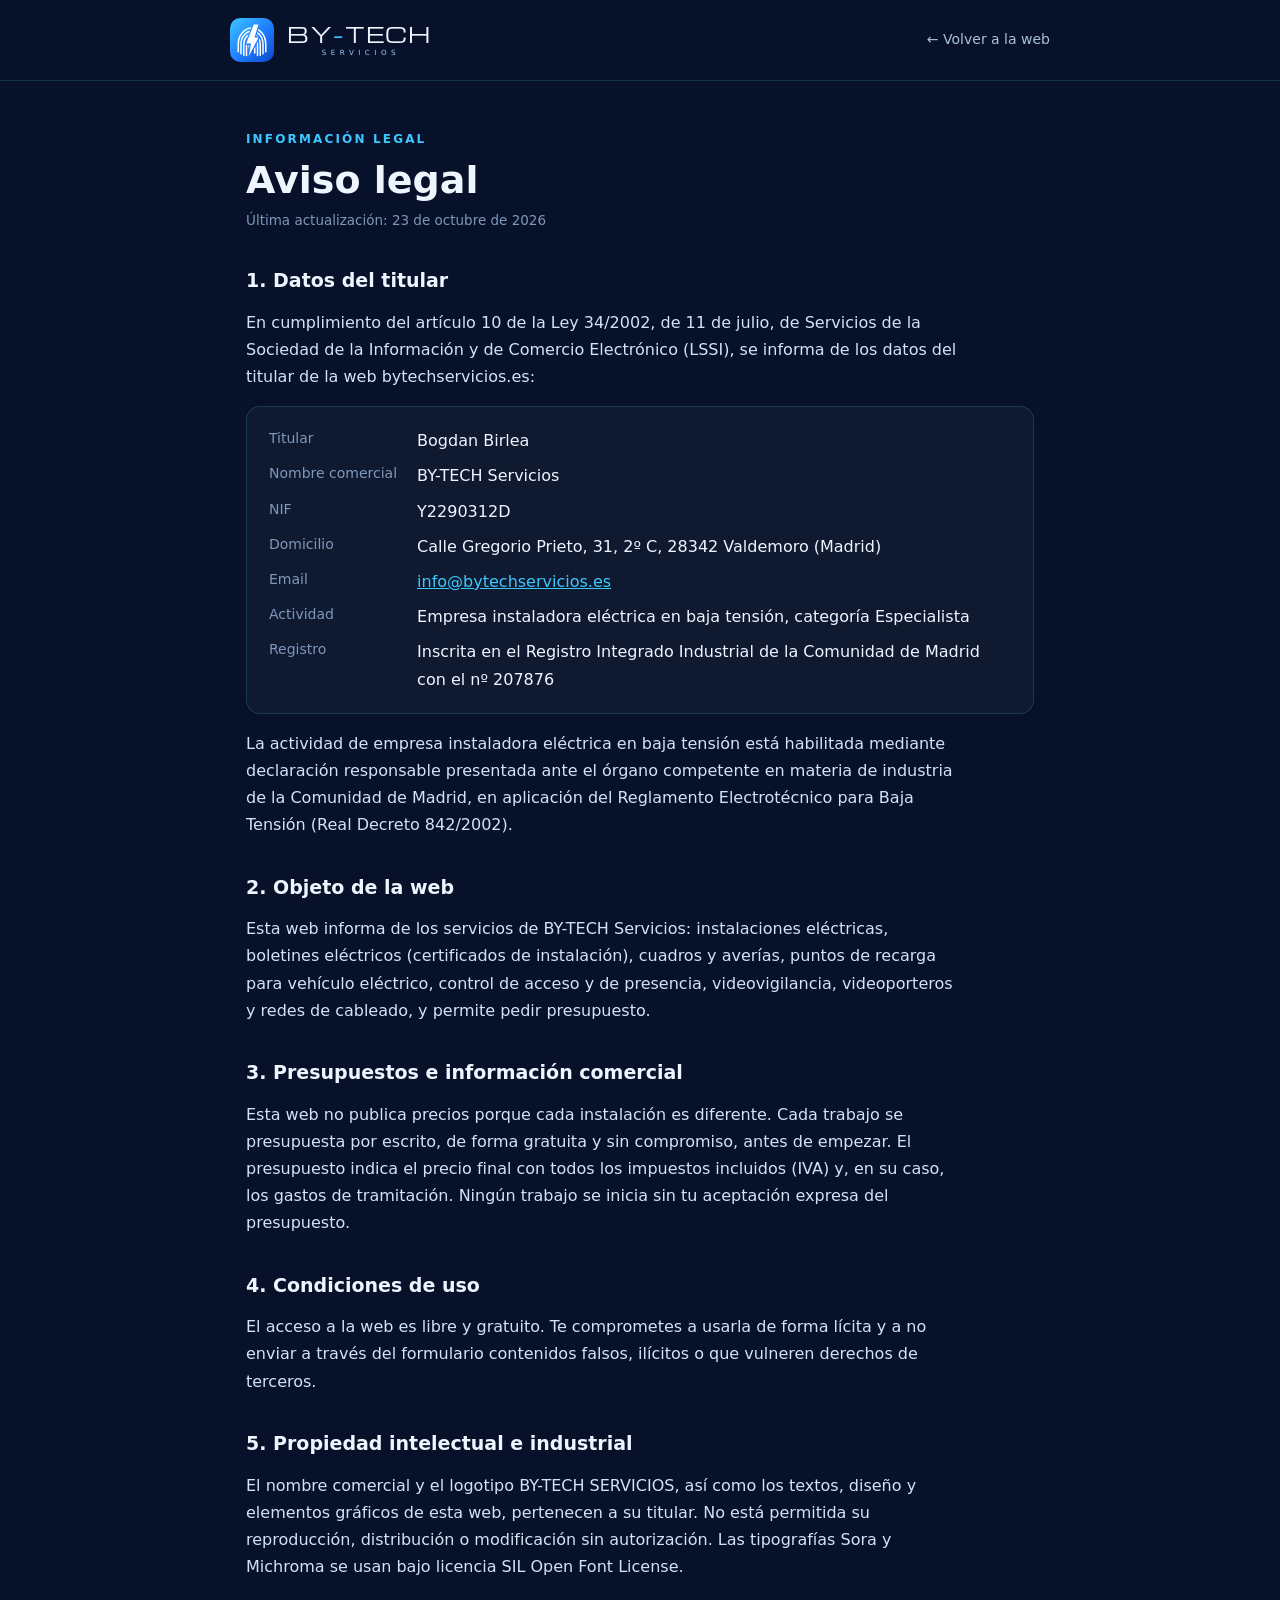
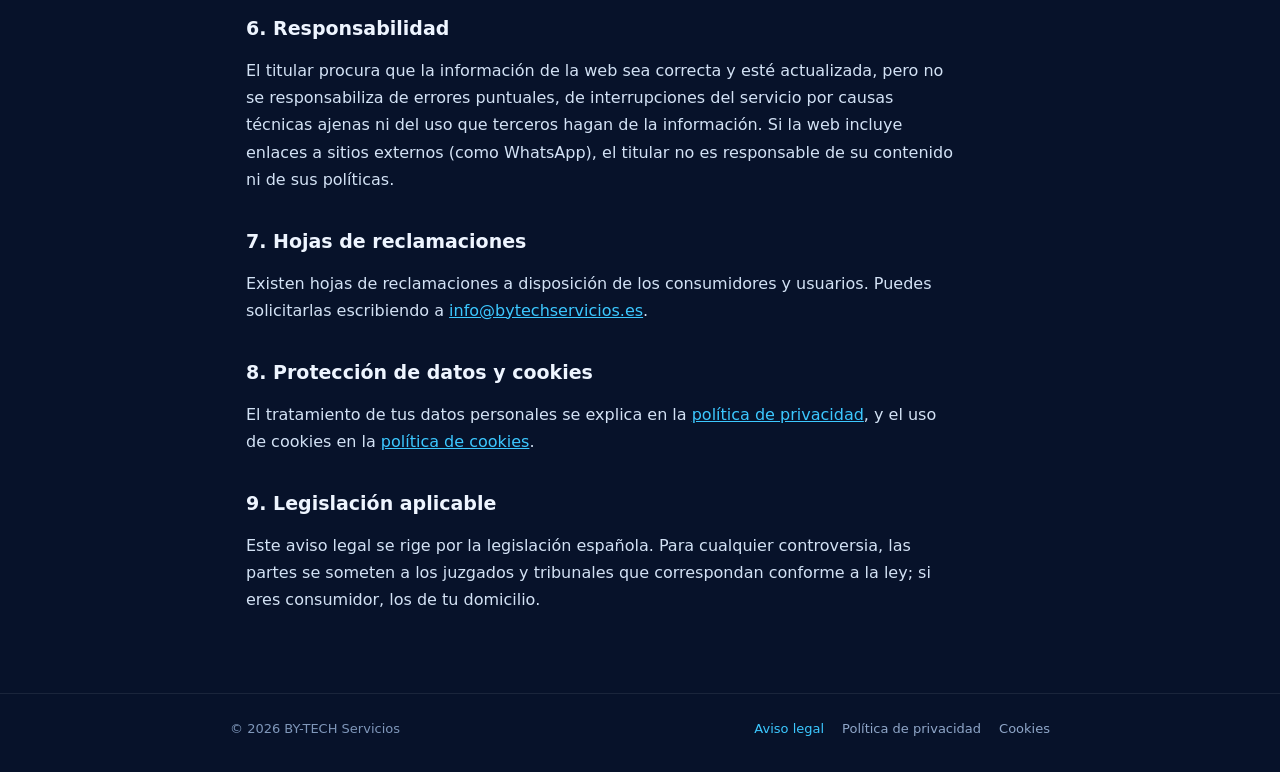
==== aviso-legal.html @ 76873a54 "Quitar precios de la web: presupuesto sin compromiso La franja de servicios lleva al formulario con " ====
<!doctype html>
<html lang="es">
<head>
<meta charset="utf-8">
<meta name="viewport" content="width=device-width, initial-scale=1, viewport-fit=cover">
<title>Aviso legal | BY-TECH Servicios</title>
<link rel="icon" type="image/svg+xml" href="favicon.svg">
<link rel="stylesheet" href="fonts/fonts.css">
<style>
:root{--bg:#07122a;--panel:rgba(255,255,255,.035);--line:rgba(60,200,255,.18);--line-2:rgba(255,255,255,.08);--text:#eef5ff;--muted:#a9bfdc;--soft:#7f97ba;--cyan:#3cc8ff;color-scheme:dark}
*,*::before,*::after{box-sizing:border-box}
body{margin:0;background:var(--bg);color:var(--text);font-family:'Sora',system-ui,-apple-system,'Segoe UI',sans-serif;font-size:16px;line-height:1.7;-webkit-font-smoothing:antialiased}
a{color:var(--cyan)}
header{border-bottom:1px solid var(--line);padding:18px max(16px,env(safe-area-inset-right,0px)) 18px max(16px,env(safe-area-inset-left,0px))}
.top{max-width:820px;margin:0 auto;display:flex;align-items:center;justify-content:space-between;gap:16px}
.logo{display:inline-flex;align-items:center;gap:12px;text-decoration:none;color:var(--text)}
.wm{display:flex;flex-direction:column;align-items:center;line-height:1}
.wm b{font-family:'Michroma','Sora',sans-serif;font-weight:400;font-size:21px;letter-spacing:.05em;padding-left:.05em}
.wm b i{font-style:normal;color:var(--cyan)}
.wm span{font-size:7.2px;letter-spacing:.62em;padding-left:.62em;color:#9cc9ff;margin-top:.55em}
.back{font-size:14px;text-decoration:none;color:var(--muted)}.back:hover{color:var(--cyan)}
main{max-width:820px;margin:0 auto;padding:48px max(16px,env(safe-area-inset-right,0px)) 64px max(16px,env(safe-area-inset-left,0px))}
.kicker{font-size:12px;font-weight:600;letter-spacing:.18em;text-transform:uppercase;color:var(--cyan)}
h1{font-size:clamp(28px,4vw,38px);line-height:1.15;margin:10px 0 6px;text-wrap:balance}
.upd{color:var(--soft);font-size:13.5px;margin:0 0 32px}
h2{font-size:19px;margin:36px 0 10px;line-height:1.3}
p,li{color:#d3e2f5;max-width:70ch}
ul{padding-left:20px}
dl.data{display:grid;grid-template-columns:max-content minmax(0,1fr);gap:8px 20px;padding:20px 22px;border:1px solid var(--line);border-radius:14px;background:var(--panel);margin:0}
dl.data dt{color:var(--soft);font-size:14px}
dl.data dd{margin:0;overflow-wrap:anywhere}
footer{border-top:1px solid var(--line-2);padding:24px max(16px,env(safe-area-inset-right,0px)) 32px max(16px,env(safe-area-inset-left,0px));font-size:13px;color:var(--soft)}
.foot{max-width:820px;margin:0 auto;display:flex;flex-wrap:wrap;gap:10px 22px;justify-content:space-between}
.foot nav{display:flex;flex-wrap:wrap;gap:8px 18px}.foot a{color:#8fa6c8;text-decoration:none}.foot a:hover,.foot a[aria-current]{color:var(--cyan)}
@media (max-width:560px){dl.data{grid-template-columns:minmax(0,1fr)}dl.data dt{margin-top:6px}}
</style>
</head>
<body>
<header>
  <div class="top">
    <a class="logo" href="/" aria-label="BY-TECH Servicios, ir a la web">
      <svg width="44" height="44" viewBox="0 0 64 64" aria-hidden="true"><defs><linearGradient id="g" x1="0" y1="0" x2="1" y2="1"><stop offset="0" stop-color="#3cc8ff"/><stop offset=".55" stop-color="#1f7bff"/><stop offset="1" stop-color="#0b47c4"/></linearGradient></defs><rect width="64" height="64" rx="15" fill="url(#g)"/><path fill="#fff" d="M34.6 9.5H41.4L35.6 28.4H41.6L27.2 55.5L30.6 37.2H23.6ZM10.9 49V38Q10.9 27.86 17.02 20.67Q22.85 13.82 31 13.42L30.09 15.7Q23.53 16.41 18.7 22.1Q13.1 28.67 13.1 38V49Q13.1 49.46 12.78 49.78Q12.46 50.1 12 50.1Q11.54 50.1 11.22 49.78Q10.9 49.46 10.9 49ZM14.9 52V38Q14.9 29.73 19.84 23.86Q23.82 19.14 29.12 18.16L28.12 20.67Q24.43 21.82 21.53 25.27Q17.1 30.53 17.1 38V52Q17.1 52.46 16.78 52.78Q16.46 53.1 16 53.1Q15.54 53.1 15.22 52.78Q14.9 52.46 14.9 52ZM40.75 18.08 41.42 15.9Q44.42 17.67 46.98 20.67Q53.1 27.86 53.1 38V49Q53.1 49.46 52.78 49.78Q52.46 50.1 52 50.1Q51.54 50.1 51.22 49.78Q50.9 49.46 50.9 49V38Q50.9 28.67 45.3 22.1Q43.19 19.62 40.75 18.08ZM39.42 22.43 40.1 20.23Q42.27 21.62 44.16 23.86Q49.1 29.73 49.1 38V52Q49.1 52.46 48.78 52.78Q48.46 53.1 48 53.1Q47.54 53.1 47.22 52.78Q46.9 52.46 46.9 52V38Q46.9 30.53 42.47 25.27Q41.04 23.57 39.42 22.43ZM18.9 54V38Q18.9 31.6 22.67 27.05Q24.61 24.69 26.98 23.53L25.52 27.21Q24.92 27.77 24.36 28.45Q21.1 32.39 21.1 38V54Q21.1 54.46 20.78 54.78Q20.46 55.1 20 55.1Q19.54 55.1 19.22 54.78Q18.9 54.46 18.9 54ZM41.81 32.06 43.09 29.64Q45.1 33.33 45.1 38V54Q45.1 54.46 44.78 54.78Q44.46 55.1 44 55.1Q43.54 55.1 43.22 54.78Q42.9 54.46 42.9 54V38Q42.9 34.75 41.81 32.06ZM38.89 37.55 40.61 34.31Q41.1 36.03 41.1 38V54.5Q41.1 54.96 40.78 55.28Q40.46 55.6 40 55.6Q39.54 55.6 39.22 55.28Q38.9 54.96 38.9 54.5V38Q38.9 37.77 38.89 37.55ZM22.9 54.5V38.97Q23.24 39.1 23.6 39.1H25.1V54.5Q25.1 54.96 24.78 55.28Q24.46 55.6 24 55.6Q23.54 55.6 23.22 55.28Q22.9 54.96 22.9 54.5ZM34.9 45.06 37.1 40.92V51Q37.1 51.46 36.78 51.78Q36.46 52.1 36 52.1Q35.54 52.1 35.22 51.78Q34.9 51.46 34.9 51ZM26.9 39.1H28.31L26.9 46.71ZM40.86 26.5H38.17L38.76 24.59Q39.86 25.39 40.86 26.5Z"/></svg>
      <span class="wm"><b>BY<i>-</i>TECH</b><span>SERVICIOS</span></span>
    </a>
    <a class="back" href="/">← Volver a la web</a>
  </div>
</header>
<main>
  <div class="kicker">Información legal</div>
  <h1>Aviso legal</h1>
  <p class="upd">Última actualización: 23 de octubre de 2026</p>
  <h2>1. Datos del titular</h2>
  <p>En cumplimiento del artículo 10 de la Ley 34/2002, de 11 de julio, de Servicios de la Sociedad de la Información y de Comercio Electrónico (LSSI), se informa de los datos del titular de la web bytechservicios.es:</p>
  <dl class="data">
    <dt>Titular</dt><dd>Bogdan Birlea</dd>
    <dt>Nombre comercial</dt><dd>BY-TECH Servicios</dd>
    <dt>NIF</dt><dd>Y2290312D</dd>
    <dt>Domicilio</dt><dd>Calle Gregorio Prieto, 31, 2º C, 28342 Valdemoro (Madrid)</dd>
    <dt>Email</dt><dd><a href="mailto:info@bytechservicios.es">info@bytechservicios.es</a></dd>
    <dt>Actividad</dt><dd>Empresa instaladora eléctrica en baja tensión, categoría Especialista</dd>
    <dt>Registro</dt><dd>Inscrita en el Registro Integrado Industrial de la Comunidad de Madrid con el nº 207876</dd>
  </dl>
  <p>La actividad de empresa instaladora eléctrica en baja tensión está habilitada mediante declaración responsable presentada ante el órgano competente en materia de industria de la Comunidad de Madrid, en aplicación del Reglamento Electrotécnico para Baja Tensión (Real Decreto 842/2002).</p>

  <h2>2. Objeto de la web</h2>
  <p>Esta web informa de los servicios de BY-TECH Servicios: instalaciones eléctricas, boletines eléctricos (certificados de instalación), cuadros y averías, puntos de recarga para vehículo eléctrico, control de acceso y de presencia, videovigilancia, videoporteros y redes de cableado, y permite pedir presupuesto.</p>

  <h2>3. Presupuestos e información comercial</h2>
  <p>Esta web no publica precios porque cada instalación es diferente. Cada trabajo se presupuesta por escrito, de forma gratuita y sin compromiso, antes de empezar. El presupuesto indica el precio final con todos los impuestos incluidos (IVA) y, en su caso, los gastos de tramitación. Ningún trabajo se inicia sin tu aceptación expresa del presupuesto.</p>

  <h2>4. Condiciones de uso</h2>
  <p>El acceso a la web es libre y gratuito. Te comprometes a usarla de forma lícita y a no enviar a través del formulario contenidos falsos, ilícitos o que vulneren derechos de terceros.</p>

  <h2>5. Propiedad intelectual e industrial</h2>
  <p>El nombre comercial y el logotipo BY-TECH SERVICIOS, así como los textos, diseño y elementos gráficos de esta web, pertenecen a su titular. No está permitida su reproducción, distribución o modificación sin autorización. Las tipografías Sora y Michroma se usan bajo licencia SIL Open Font License.</p>

  <h2>6. Responsabilidad</h2>
  <p>El titular procura que la información de la web sea correcta y esté actualizada, pero no se responsabiliza de errores puntuales, de interrupciones del servicio por causas técnicas ajenas ni del uso que terceros hagan de la información. Si la web incluye enlaces a sitios externos (como WhatsApp), el titular no es responsable de su contenido ni de sus políticas.</p>

  <h2>7. Hojas de reclamaciones</h2>
  <p>Existen hojas de reclamaciones a disposición de los consumidores y usuarios. Puedes solicitarlas escribiendo a <a href="mailto:info@bytechservicios.es">info@bytechservicios.es</a>.</p>

  <h2>8. Protección de datos y cookies</h2>
  <p>El tratamiento de tus datos personales se explica en la <a href="politica-privacidad.html">política de privacidad</a>, y el uso de cookies en la <a href="politica-cookies.html">política de cookies</a>.</p>

  <h2>9. Legislación aplicable</h2>
  <p>Este aviso legal se rige por la legislación española. Para cualquier controversia, las partes se someten a los juzgados y tribunales que correspondan conforme a la ley; si eres consumidor, los de tu domicilio.</p>

</main>
<footer>
  <div class="foot"><span>© 2026 BY-TECH Servicios</span><nav aria-label="Información legal"><a href="aviso-legal.html" aria-current="page">Aviso legal</a><a href="politica-privacidad.html">Política de privacidad</a><a href="politica-cookies.html">Cookies</a></nav></div>
</footer>
</body>
</html>
---- fonts/fonts.css ----
/* Fuentes alojadas en la propia web (sin conexión a servidores de terceros) */
@font-face{font-family:'Michroma';font-style:normal;font-weight:400;font-display:swap;src:url(michroma-latin-400-normal.woff2) format('woff2')}
@font-face{font-family:'Sora';font-style:normal;font-weight:400;font-display:swap;src:url(sora-latin-400-normal.woff2) format('woff2')}
@font-face{font-family:'Sora';font-style:normal;font-weight:500;font-display:swap;src:url(sora-latin-500-normal.woff2) format('woff2')}
@font-face{font-family:'Sora';font-style:normal;font-weight:600;font-display:swap;src:url(sora-latin-600-normal.woff2) format('woff2')}
@font-face{font-family:'Sora';font-style:normal;font-weight:700;font-display:swap;src:url(sora-latin-700-normal.woff2) format('woff2')}
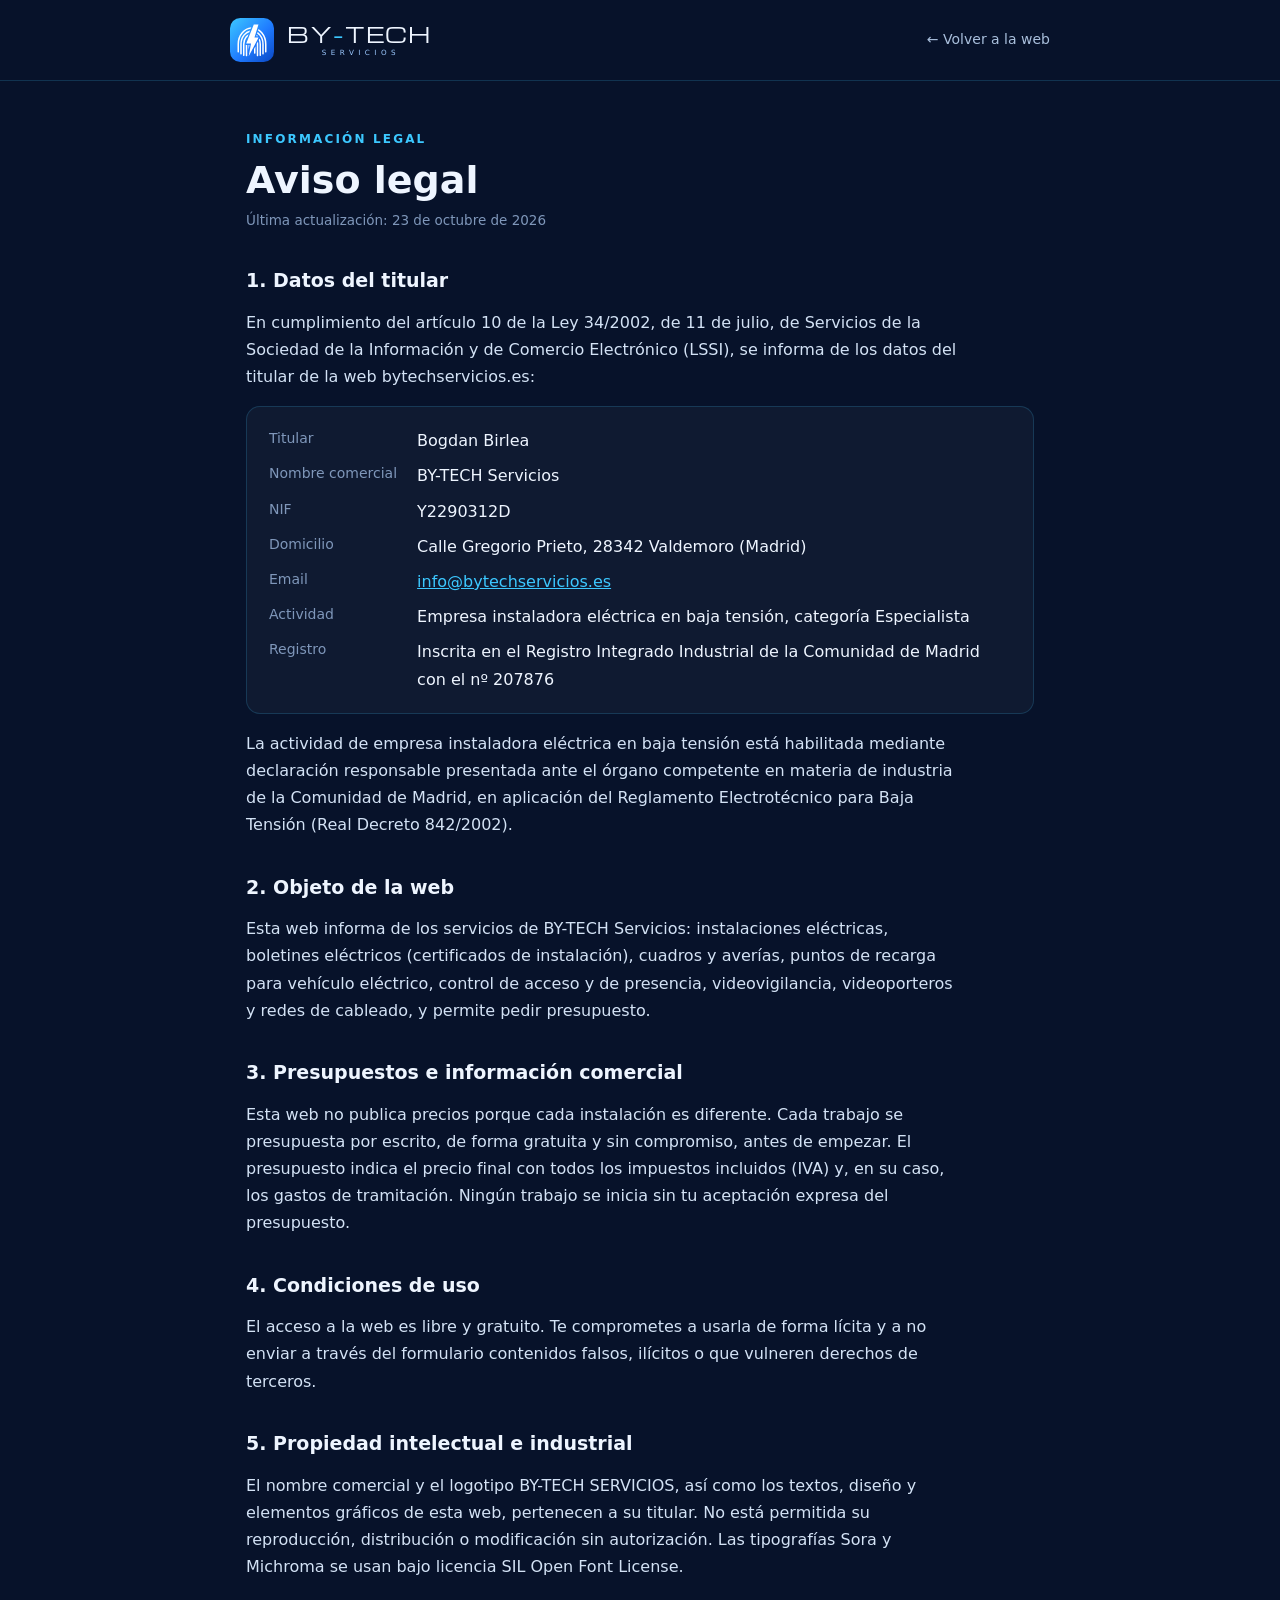
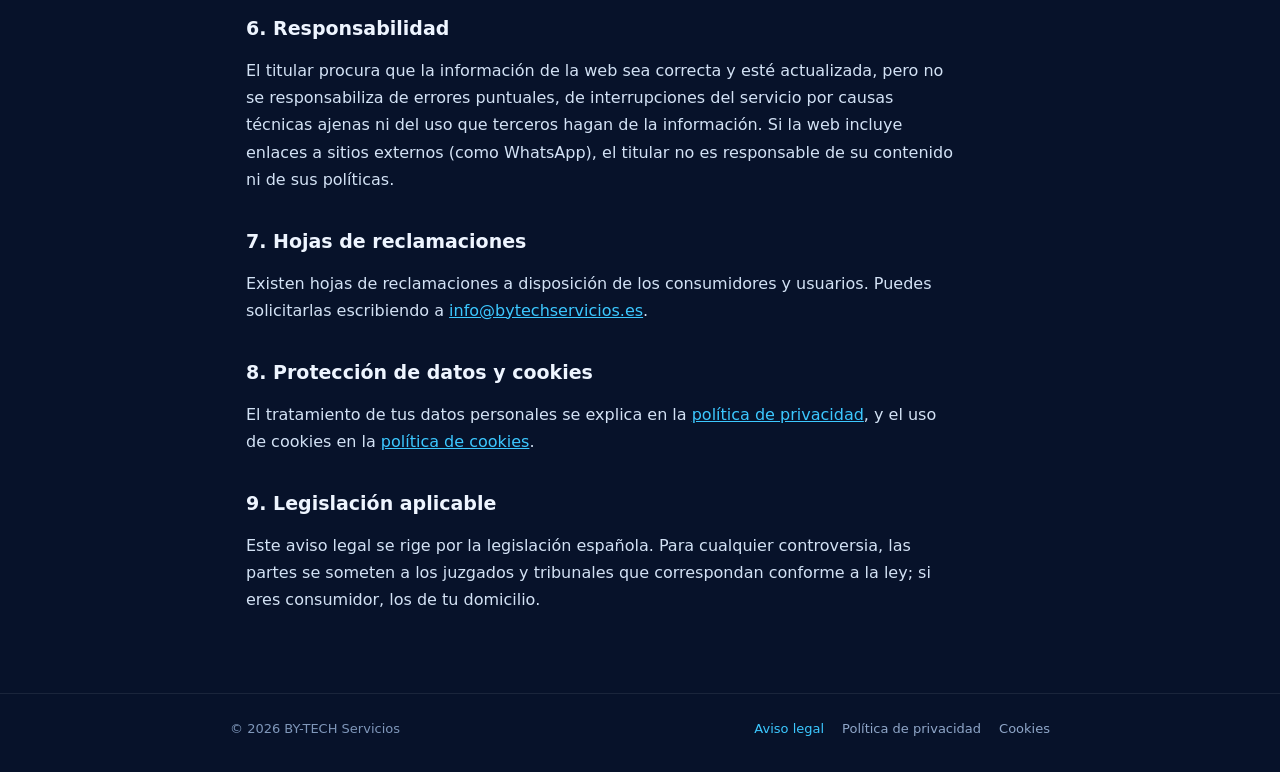
==== commit 75475c13: "Domicilio sin número, portal ni piso en las páginas legales Co-Authored-By: Claude Opus 5.5 <noreply" ====
--- a/aviso-legal.html
+++ b/aviso-legal.html
@@ -55,7 +55,7 @@
     <dt>Titular</dt><dd>Bogdan Birlea</dd>
     <dt>Nombre comercial</dt><dd>BY-TECH Servicios</dd>
     <dt>NIF</dt><dd>Y2290312D</dd>
-    <dt>Domicilio</dt><dd>Calle Gregorio Prieto, 31, 2º C, 28342 Valdemoro (Madrid)</dd>
+    <dt>Domicilio</dt><dd>Calle Gregorio Prieto, 28342 Valdemoro (Madrid)</dd>
     <dt>Email</dt><dd><a href="mailto:info@bytechservicios.es">info@bytechservicios.es</a></dd>
     <dt>Actividad</dt><dd>Empresa instaladora eléctrica en baja tensión, categoría Especialista</dd>
     <dt>Registro</dt><dd>Inscrita en el Registro Integrado Industrial de la Comunidad de Madrid con el nº 207876</dd>
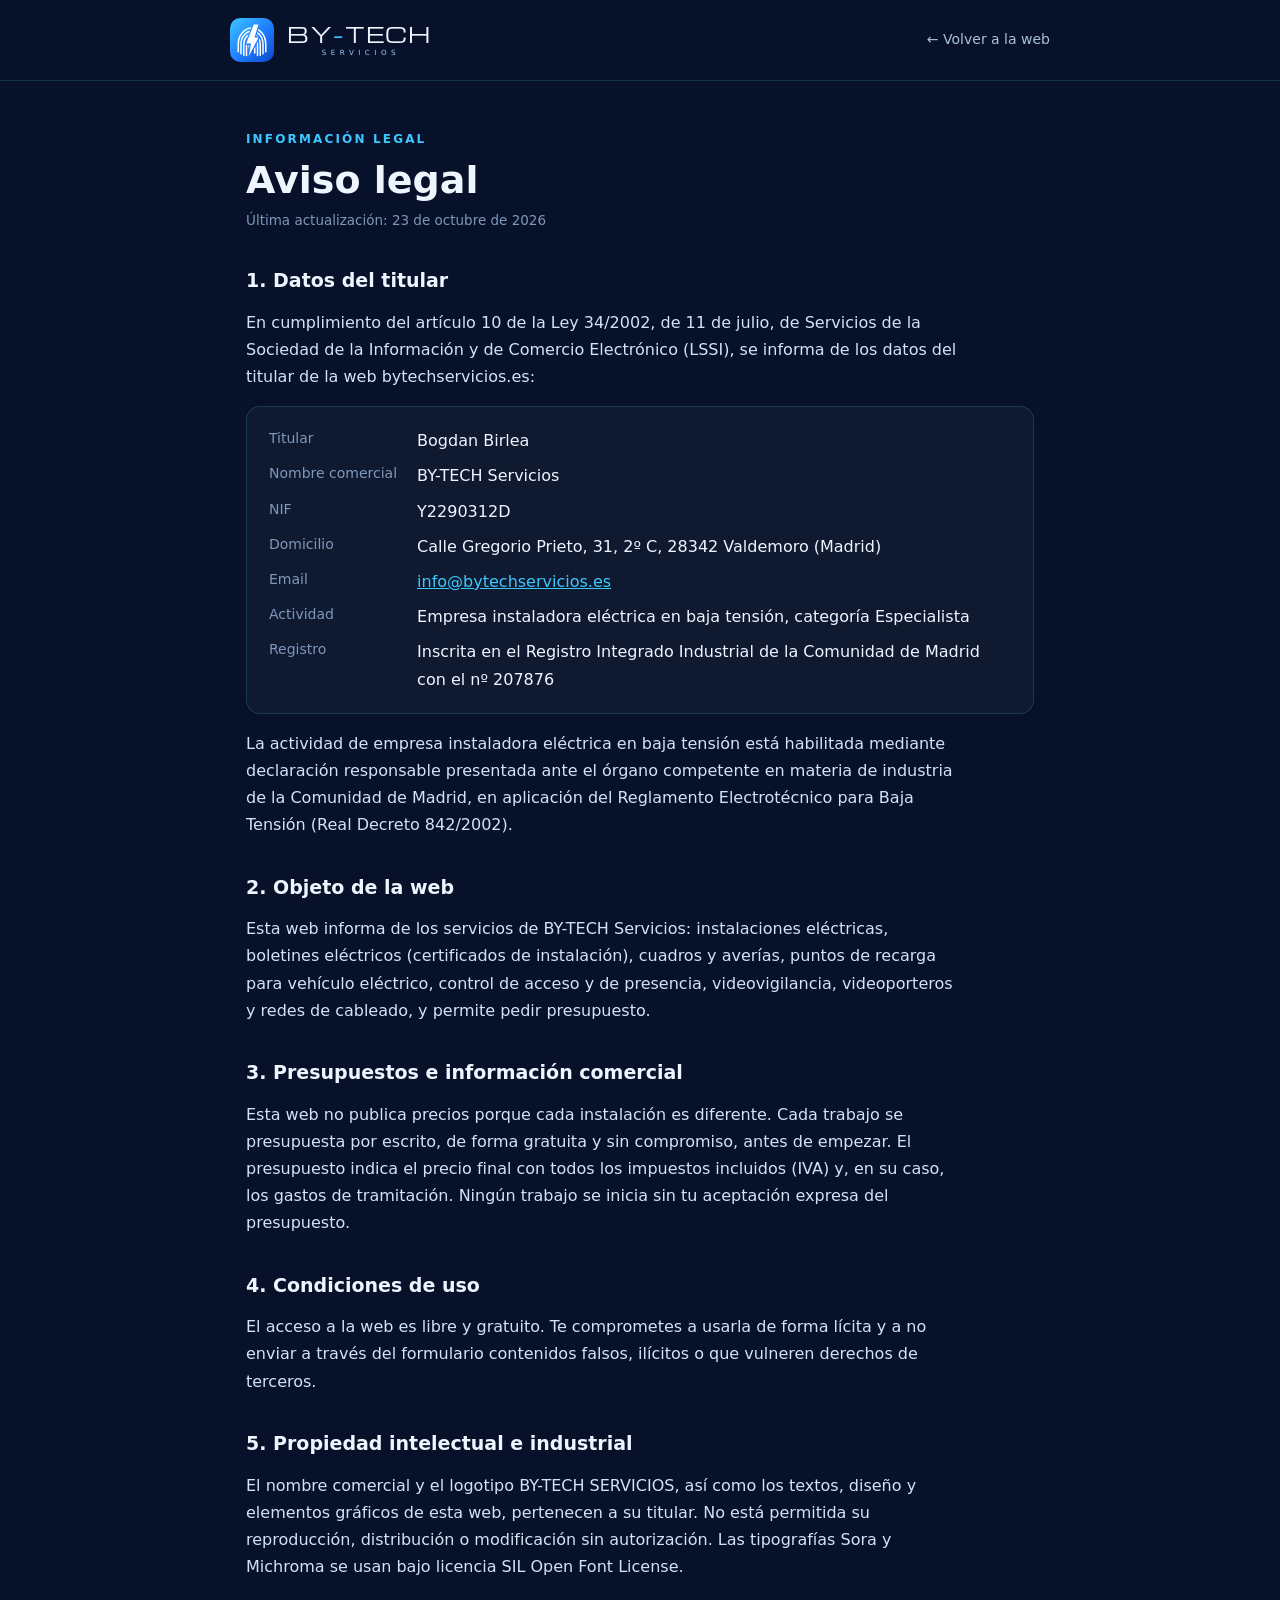
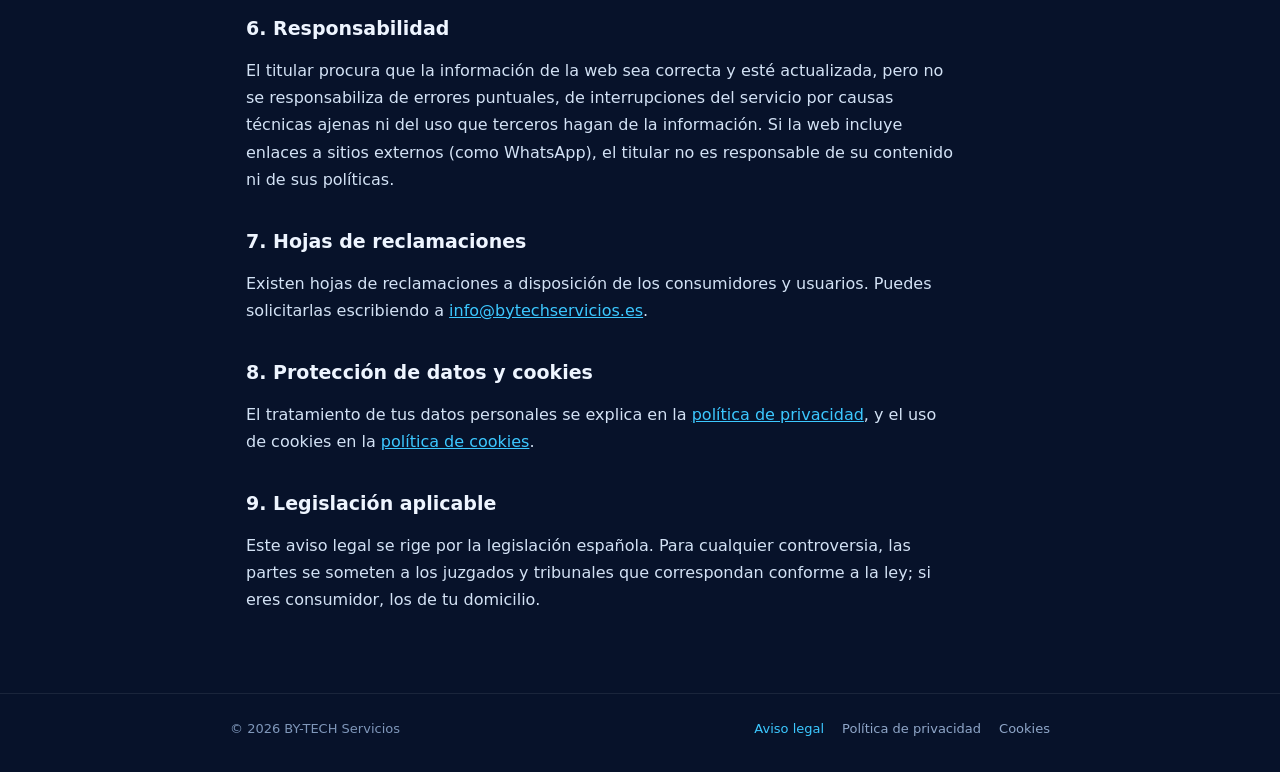
==== commit 72e122b3: "Domicilio completo en las páginas legales (LSSI art. 10) Co-Authored-By: Claude Opus 5.5 <noreply@an" ====
--- a/aviso-legal.html
+++ b/aviso-legal.html
@@ -55,7 +55,7 @@
     <dt>Titular</dt><dd>Bogdan Birlea</dd>
     <dt>Nombre comercial</dt><dd>BY-TECH Servicios</dd>
     <dt>NIF</dt><dd>Y2290312D</dd>
-    <dt>Domicilio</dt><dd>Calle Gregorio Prieto, 28342 Valdemoro (Madrid)</dd>
+    <dt>Domicilio</dt><dd>Calle Gregorio Prieto, 31, 2º C, 28342 Valdemoro (Madrid)</dd>
     <dt>Email</dt><dd><a href="mailto:info@bytechservicios.es">info@bytechservicios.es</a></dd>
     <dt>Actividad</dt><dd>Empresa instaladora eléctrica en baja tensión, categoría Especialista</dd>
     <dt>Registro</dt><dd>Inscrita en el Registro Integrado Industrial de la Comunidad de Madrid con el nº 207876</dd>
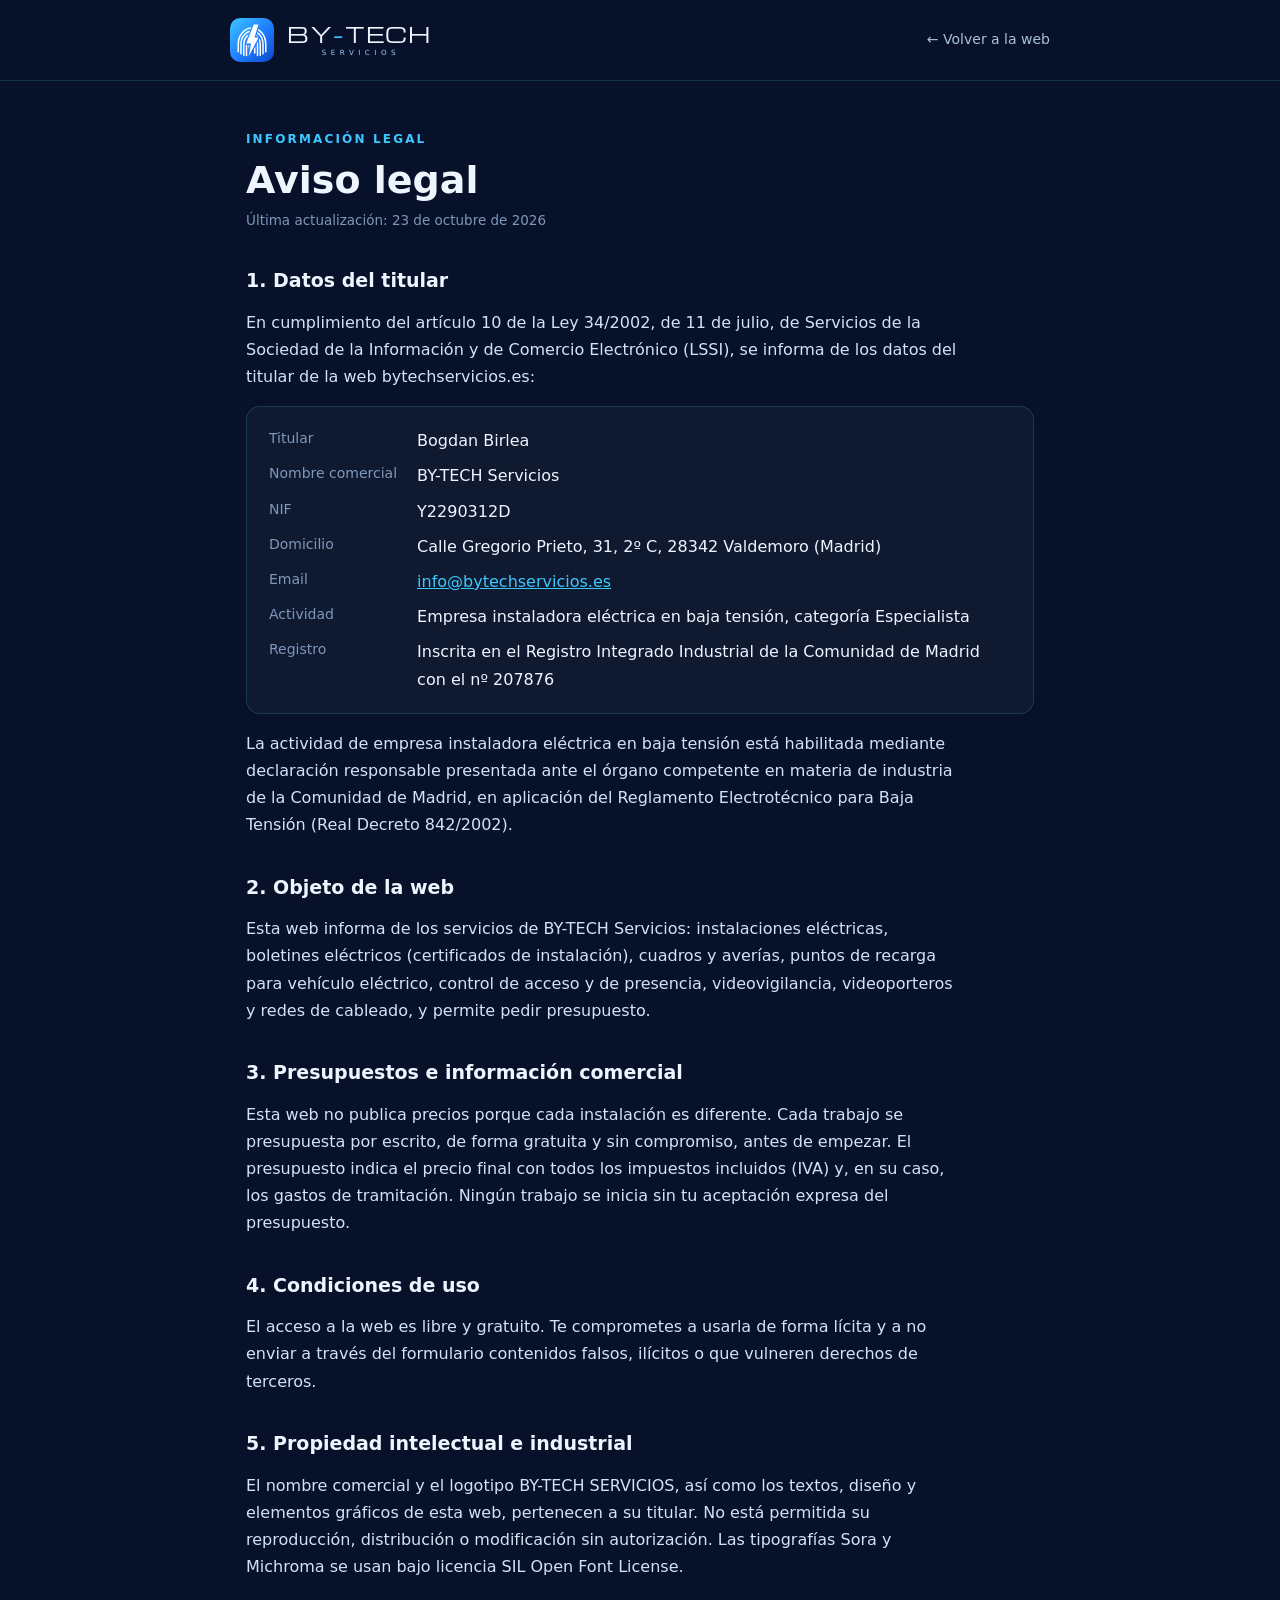
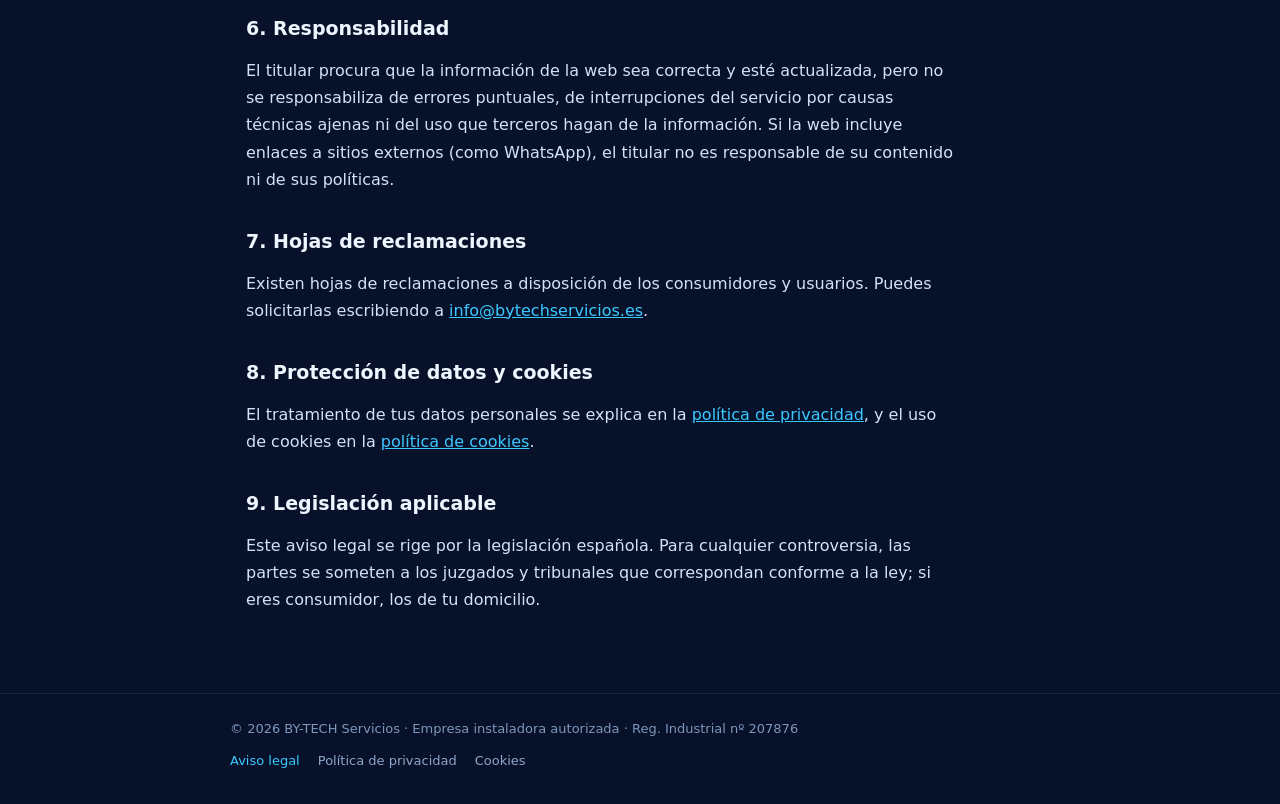
==== commit 2b0b93ad: "Número de registro industrial en el pie de todas las páginas Co-Authored-By: Claude Opus 5.5 <norepl" ====
--- a/aviso-legal.html
+++ b/aviso-legal.html
@@ -88,7 +88,7 @@
 
 </main>
 <footer>
-  <div class="foot"><span>© 2026 BY-TECH Servicios</span><nav aria-label="Información legal"><a href="aviso-legal.html" aria-current="page">Aviso legal</a><a href="politica-privacidad.html">Política de privacidad</a><a href="politica-cookies.html">Cookies</a></nav></div>
+  <div class="foot"><span>© 2026 BY-TECH Servicios · Empresa instaladora autorizada · <span style="white-space:nowrap">Reg. Industrial nº 207876</span></span><nav aria-label="Información legal"><a href="aviso-legal.html" aria-current="page">Aviso legal</a><a href="politica-privacidad.html">Política de privacidad</a><a href="politica-cookies.html">Cookies</a></nav></div>
 </footer>
 </body>
 </html>
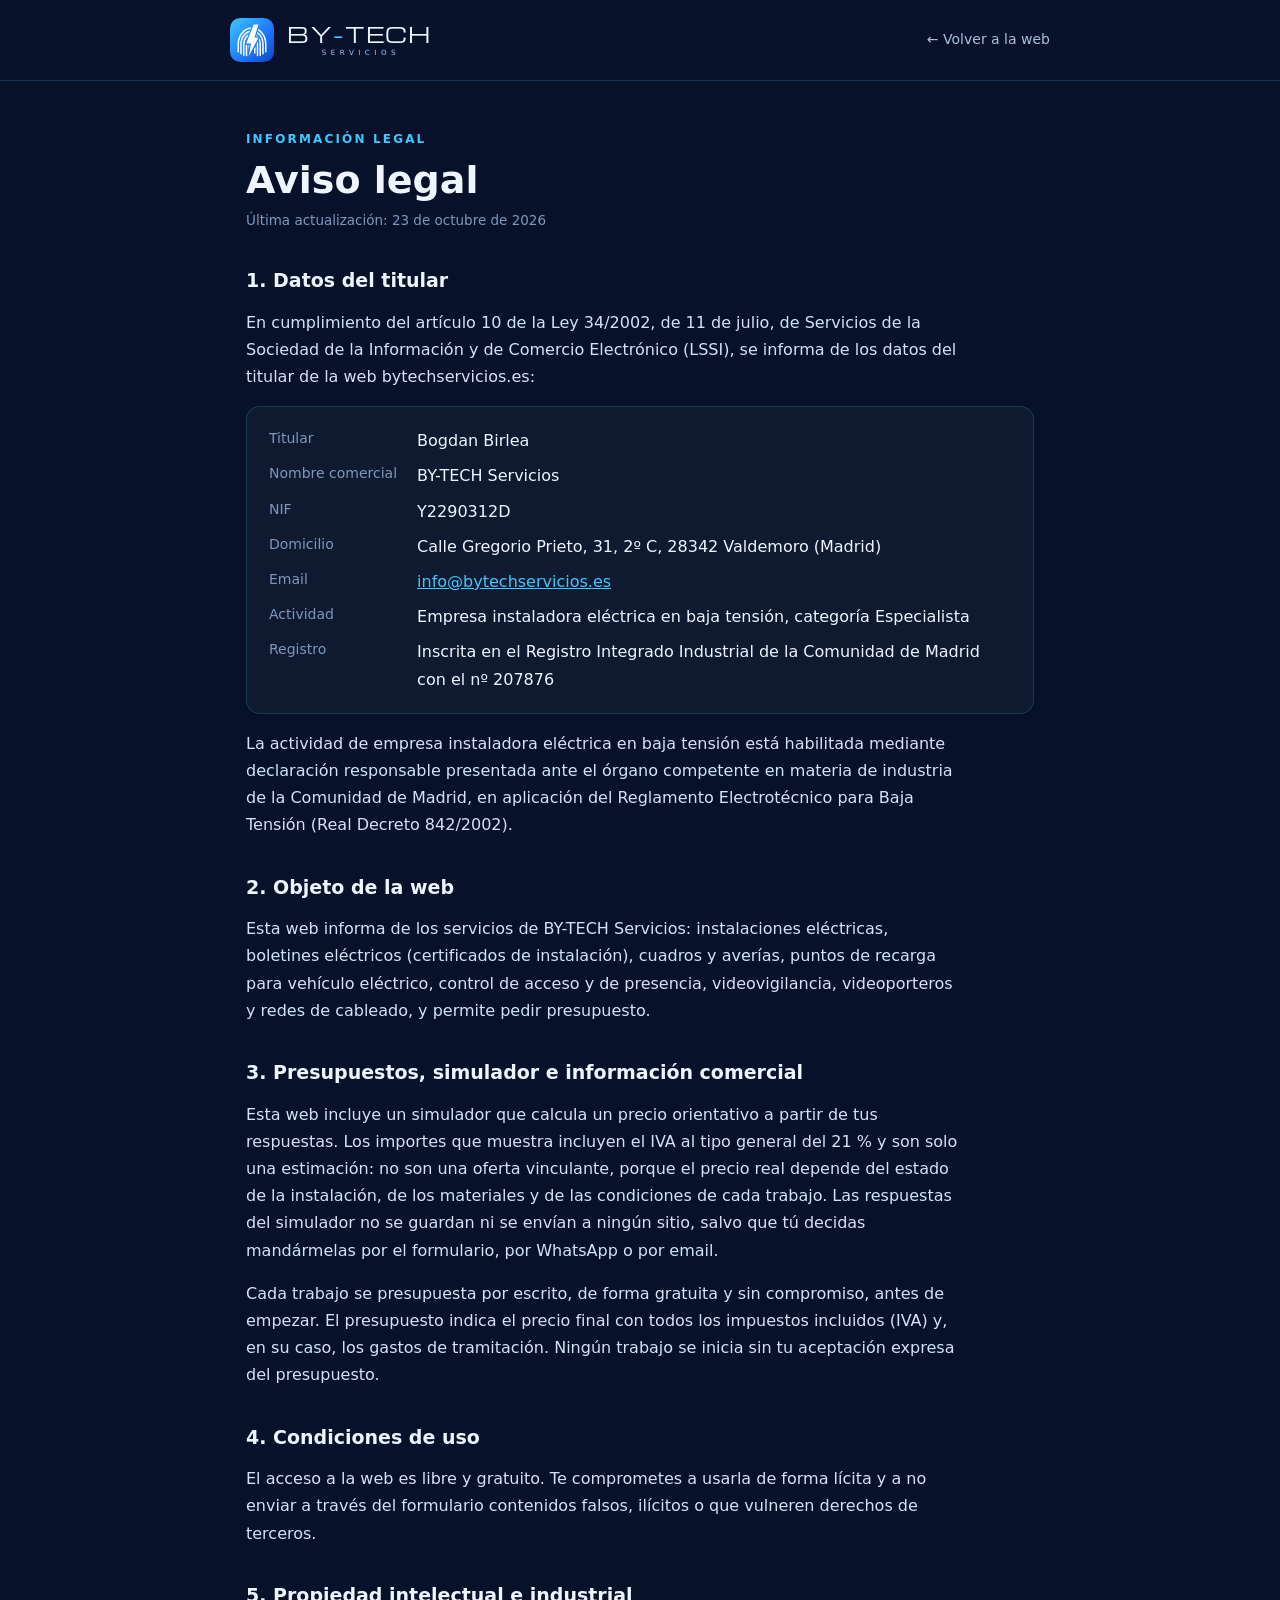
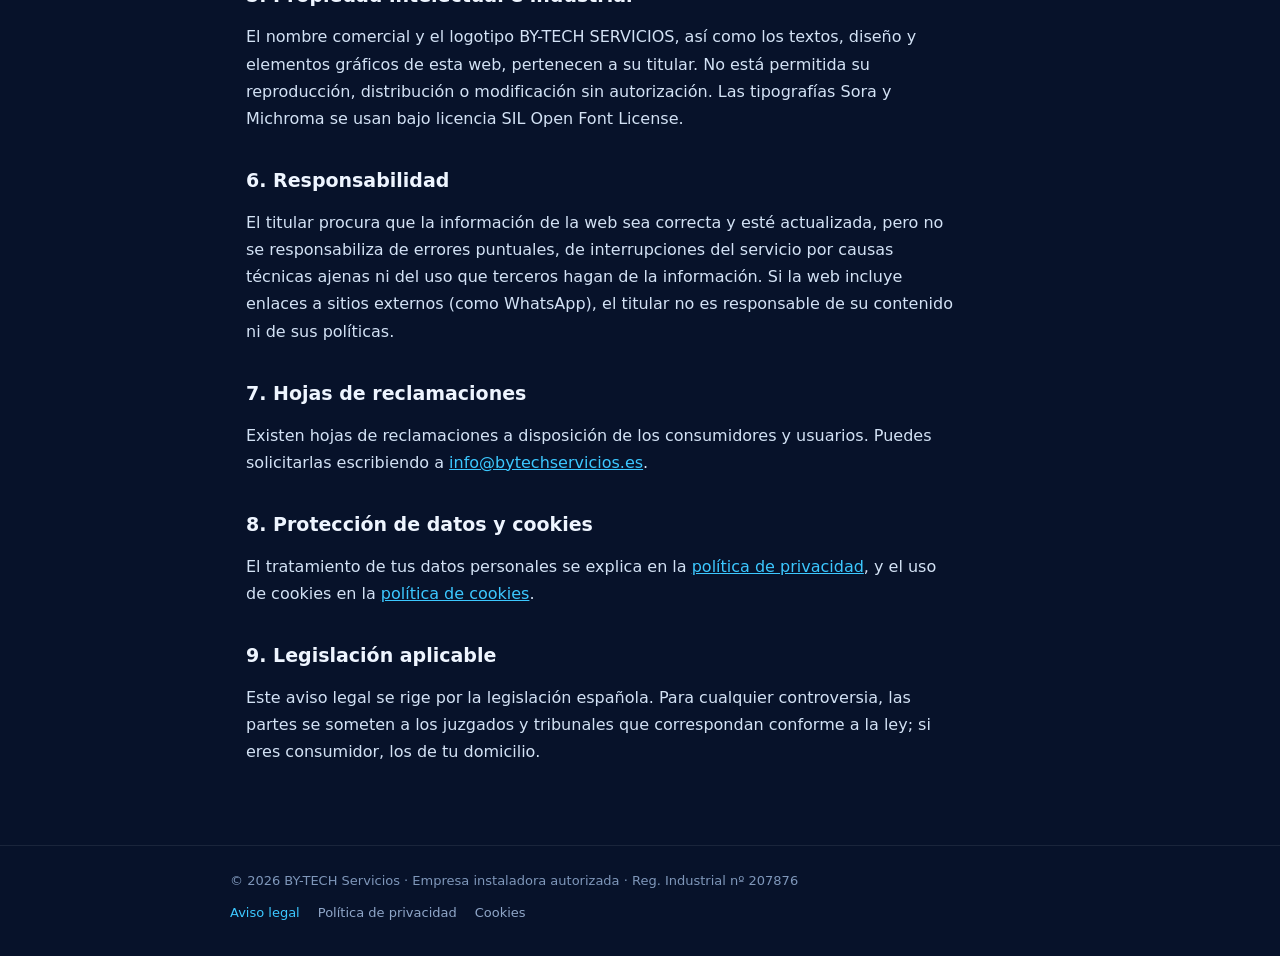
==== commit a26fdf00: "Añade el simulador de presupuesto y actualiza el aviso legal - Nueva sección «Simula tu presupuesto»" ====
--- a/aviso-legal.html
+++ b/aviso-legal.html
@@ -65,8 +65,9 @@
   <h2>2. Objeto de la web</h2>
   <p>Esta web informa de los servicios de BY-TECH Servicios: instalaciones eléctricas, boletines eléctricos (certificados de instalación), cuadros y averías, puntos de recarga para vehículo eléctrico, control de acceso y de presencia, videovigilancia, videoporteros y redes de cableado, y permite pedir presupuesto.</p>
 
-  <h2>3. Presupuestos e información comercial</h2>
-  <p>Esta web no publica precios porque cada instalación es diferente. Cada trabajo se presupuesta por escrito, de forma gratuita y sin compromiso, antes de empezar. El presupuesto indica el precio final con todos los impuestos incluidos (IVA) y, en su caso, los gastos de tramitación. Ningún trabajo se inicia sin tu aceptación expresa del presupuesto.</p>
+  <h2>3. Presupuestos, simulador e información comercial</h2>
+  <p>Esta web incluye un simulador que calcula un precio orientativo a partir de tus respuestas. Los importes que muestra incluyen el IVA al tipo general del 21 % y son solo una estimación: no son una oferta vinculante, porque el precio real depende del estado de la instalación, de los materiales y de las condiciones de cada trabajo. Las respuestas del simulador no se guardan ni se envían a ningún sitio, salvo que tú decidas mandármelas por el formulario, por WhatsApp o por email.</p>
+  <p>Cada trabajo se presupuesta por escrito, de forma gratuita y sin compromiso, antes de empezar. El presupuesto indica el precio final con todos los impuestos incluidos (IVA) y, en su caso, los gastos de tramitación. Ningún trabajo se inicia sin tu aceptación expresa del presupuesto.</p>
 
   <h2>4. Condiciones de uso</h2>
   <p>El acceso a la web es libre y gratuito. Te comprometes a usarla de forma lícita y a no enviar a través del formulario contenidos falsos, ilícitos o que vulneren derechos de terceros.</p>
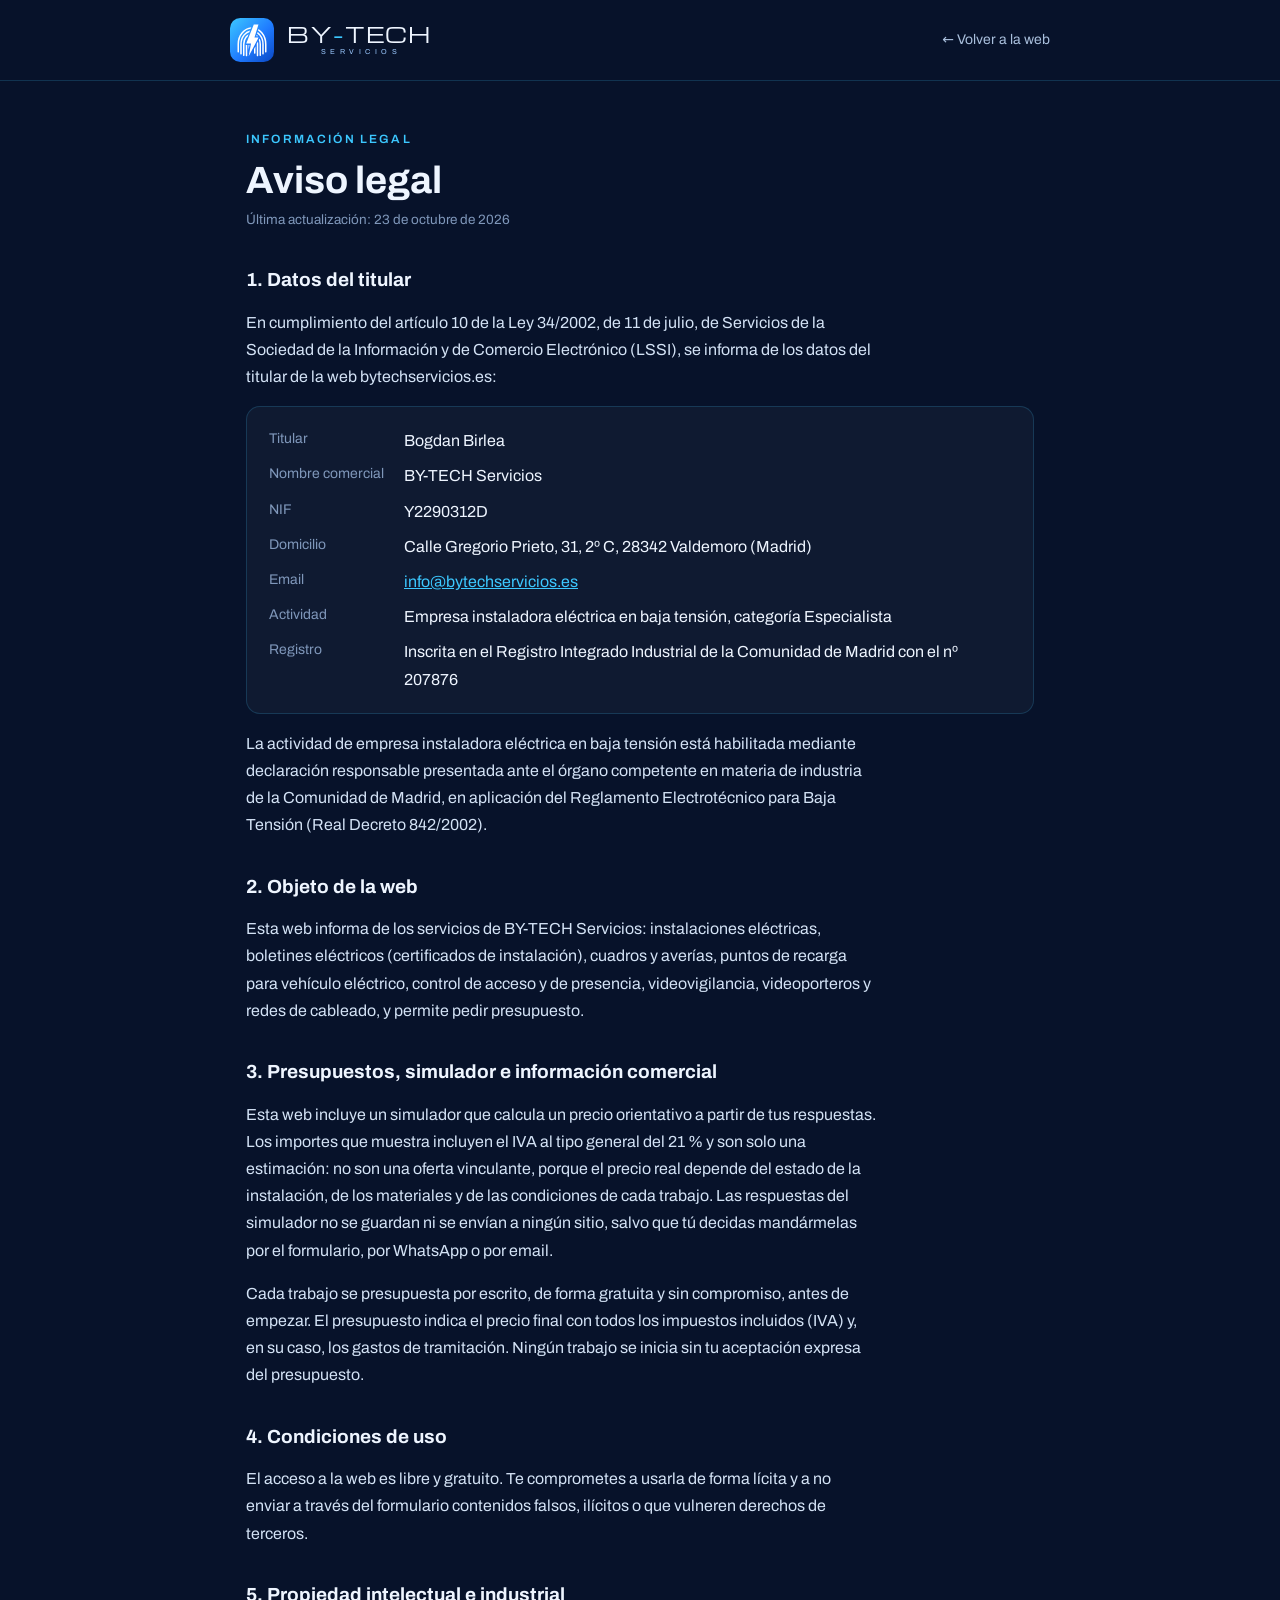
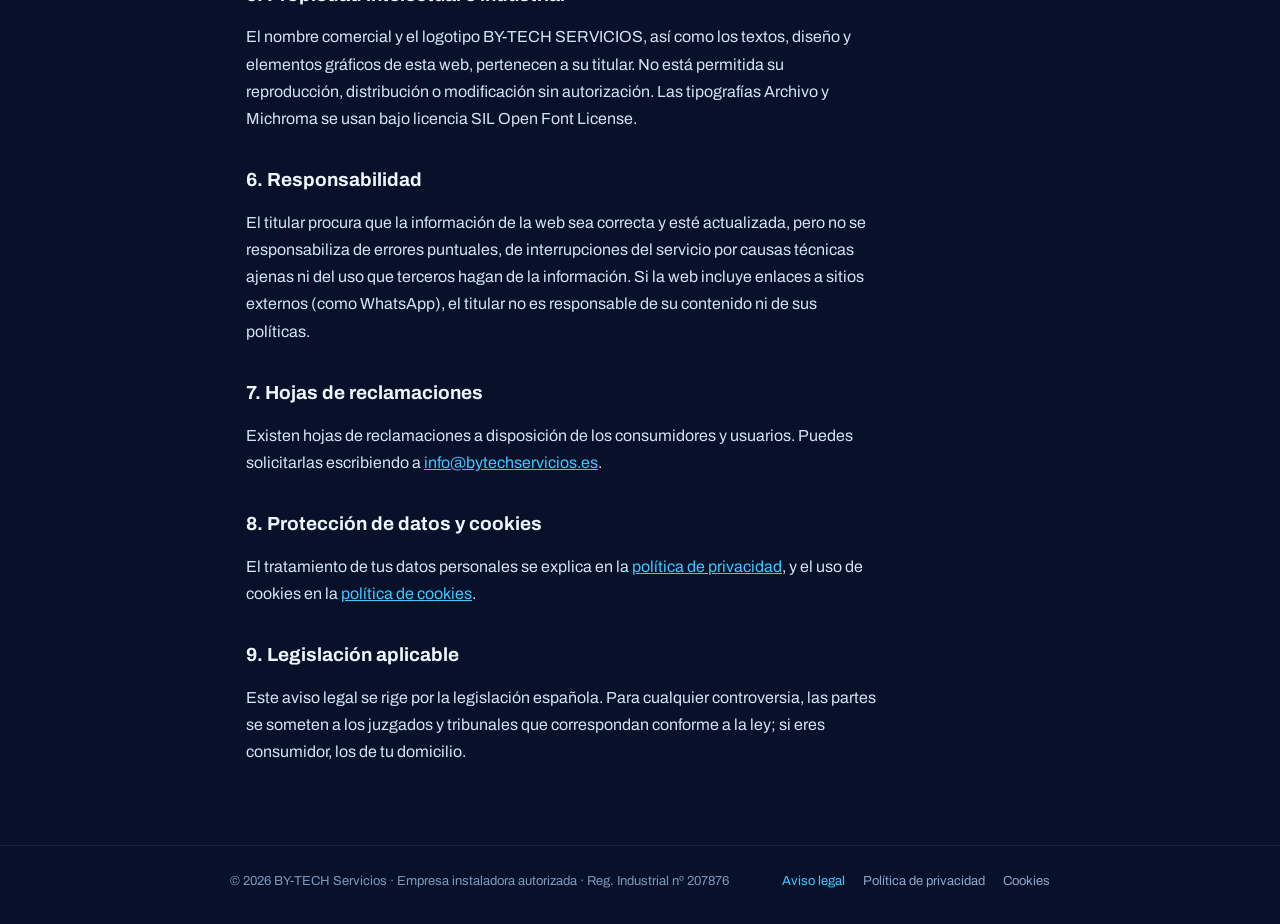
==== commit 90aef41d: "Legal: tipografías correctas en el aviso legal y garantía legal de 3 años de los aparatos Co-Authore" ====
--- a/aviso-legal.html
+++ b/aviso-legal.html
@@ -9,13 +9,13 @@
 <style>
 :root{--bg:#07122a;--panel:rgba(255,255,255,.035);--line:rgba(60,200,255,.18);--line-2:rgba(255,255,255,.08);--text:#eef5ff;--muted:#a9bfdc;--soft:#7f97ba;--cyan:#3cc8ff;color-scheme:dark}
 *,*::before,*::after{box-sizing:border-box}
-body{margin:0;background:var(--bg);color:var(--text);font-family:'Sora',system-ui,-apple-system,'Segoe UI',sans-serif;font-size:16px;line-height:1.7;-webkit-font-smoothing:antialiased}
+body{margin:0;background:var(--bg);color:var(--text);font-family:'Archivo',system-ui,-apple-system,'Segoe UI',sans-serif;font-size:16px;line-height:1.7;-webkit-font-smoothing:antialiased}
 a{color:var(--cyan)}
 header{border-bottom:1px solid var(--line);padding:18px max(16px,env(safe-area-inset-right,0px)) 18px max(16px,env(safe-area-inset-left,0px))}
 .top{max-width:820px;margin:0 auto;display:flex;align-items:center;justify-content:space-between;gap:16px}
 .logo{display:inline-flex;align-items:center;gap:12px;text-decoration:none;color:var(--text)}
 .wm{display:flex;flex-direction:column;align-items:center;line-height:1}
-.wm b{font-family:'Michroma','Sora',sans-serif;font-weight:400;font-size:21px;letter-spacing:.05em;padding-left:.05em}
+.wm b{font-family:'Michroma','Archivo',sans-serif;font-weight:400;font-size:21px;letter-spacing:.05em;padding-left:.05em}
 .wm b i{font-style:normal;color:var(--cyan)}
 .wm span{font-size:7.2px;letter-spacing:.62em;padding-left:.62em;color:#9cc9ff;margin-top:.55em}
 .back{font-size:14px;text-decoration:none;color:var(--muted)}.back:hover{color:var(--cyan)}
@@ -73,7 +73,7 @@
   <p>El acceso a la web es libre y gratuito. Te comprometes a usarla de forma lícita y a no enviar a través del formulario contenidos falsos, ilícitos o que vulneren derechos de terceros.</p>
 
   <h2>5. Propiedad intelectual e industrial</h2>
-  <p>El nombre comercial y el logotipo BY-TECH SERVICIOS, así como los textos, diseño y elementos gráficos de esta web, pertenecen a su titular. No está permitida su reproducción, distribución o modificación sin autorización. Las tipografías Sora y Michroma se usan bajo licencia SIL Open Font License.</p>
+  <p>El nombre comercial y el logotipo BY-TECH SERVICIOS, así como los textos, diseño y elementos gráficos de esta web, pertenecen a su titular. No está permitida su reproducción, distribución o modificación sin autorización. Las tipografías Archivo y Michroma se usan bajo licencia SIL Open Font License.</p>
 
   <h2>6. Responsabilidad</h2>
   <p>El titular procura que la información de la web sea correcta y esté actualizada, pero no se responsabiliza de errores puntuales, de interrupciones del servicio por causas técnicas ajenas ni del uso que terceros hagan de la información. Si la web incluye enlaces a sitios externos (como WhatsApp), el titular no es responsable de su contenido ni de sus políticas.</p>
--- a/fonts/fonts.css
+++ b/fonts/fonts.css
@@ -1,6 +1,7 @@
 /* Fuentes alojadas en la propia web (sin conexión a servidores de terceros) */
 @font-face{font-family:'Michroma';font-style:normal;font-weight:400;font-display:swap;src:url(michroma-latin-400-normal.woff2) format('woff2')}
-@font-face{font-family:'Sora';font-style:normal;font-weight:400;font-display:swap;src:url(sora-latin-400-normal.woff2) format('woff2')}
-@font-face{font-family:'Sora';font-style:normal;font-weight:500;font-display:swap;src:url(sora-latin-500-normal.woff2) format('woff2')}
-@font-face{font-family:'Sora';font-style:normal;font-weight:600;font-display:swap;src:url(sora-latin-600-normal.woff2) format('woff2')}
-@font-face{font-family:'Sora';font-style:normal;font-weight:700;font-display:swap;src:url(sora-latin-700-normal.woff2) format('woff2')}
+@font-face{font-family:'Archivo';font-style:normal;font-weight:400;font-display:swap;src:url(archivo-latin-400-normal.woff2) format('woff2')}
+@font-face{font-family:'Archivo';font-style:normal;font-weight:500;font-display:swap;src:url(archivo-latin-500-normal.woff2) format('woff2')}
+@font-face{font-family:'Archivo';font-style:normal;font-weight:600;font-display:swap;src:url(archivo-latin-600-normal.woff2) format('woff2')}
+@font-face{font-family:'Archivo';font-style:normal;font-weight:700;font-display:swap;src:url(archivo-latin-700-normal.woff2) format('woff2')}
+@font-face{font-family:'Archivo';font-style:normal;font-weight:800;font-display:swap;src:url(archivo-latin-800-normal.woff2) format('woff2')}
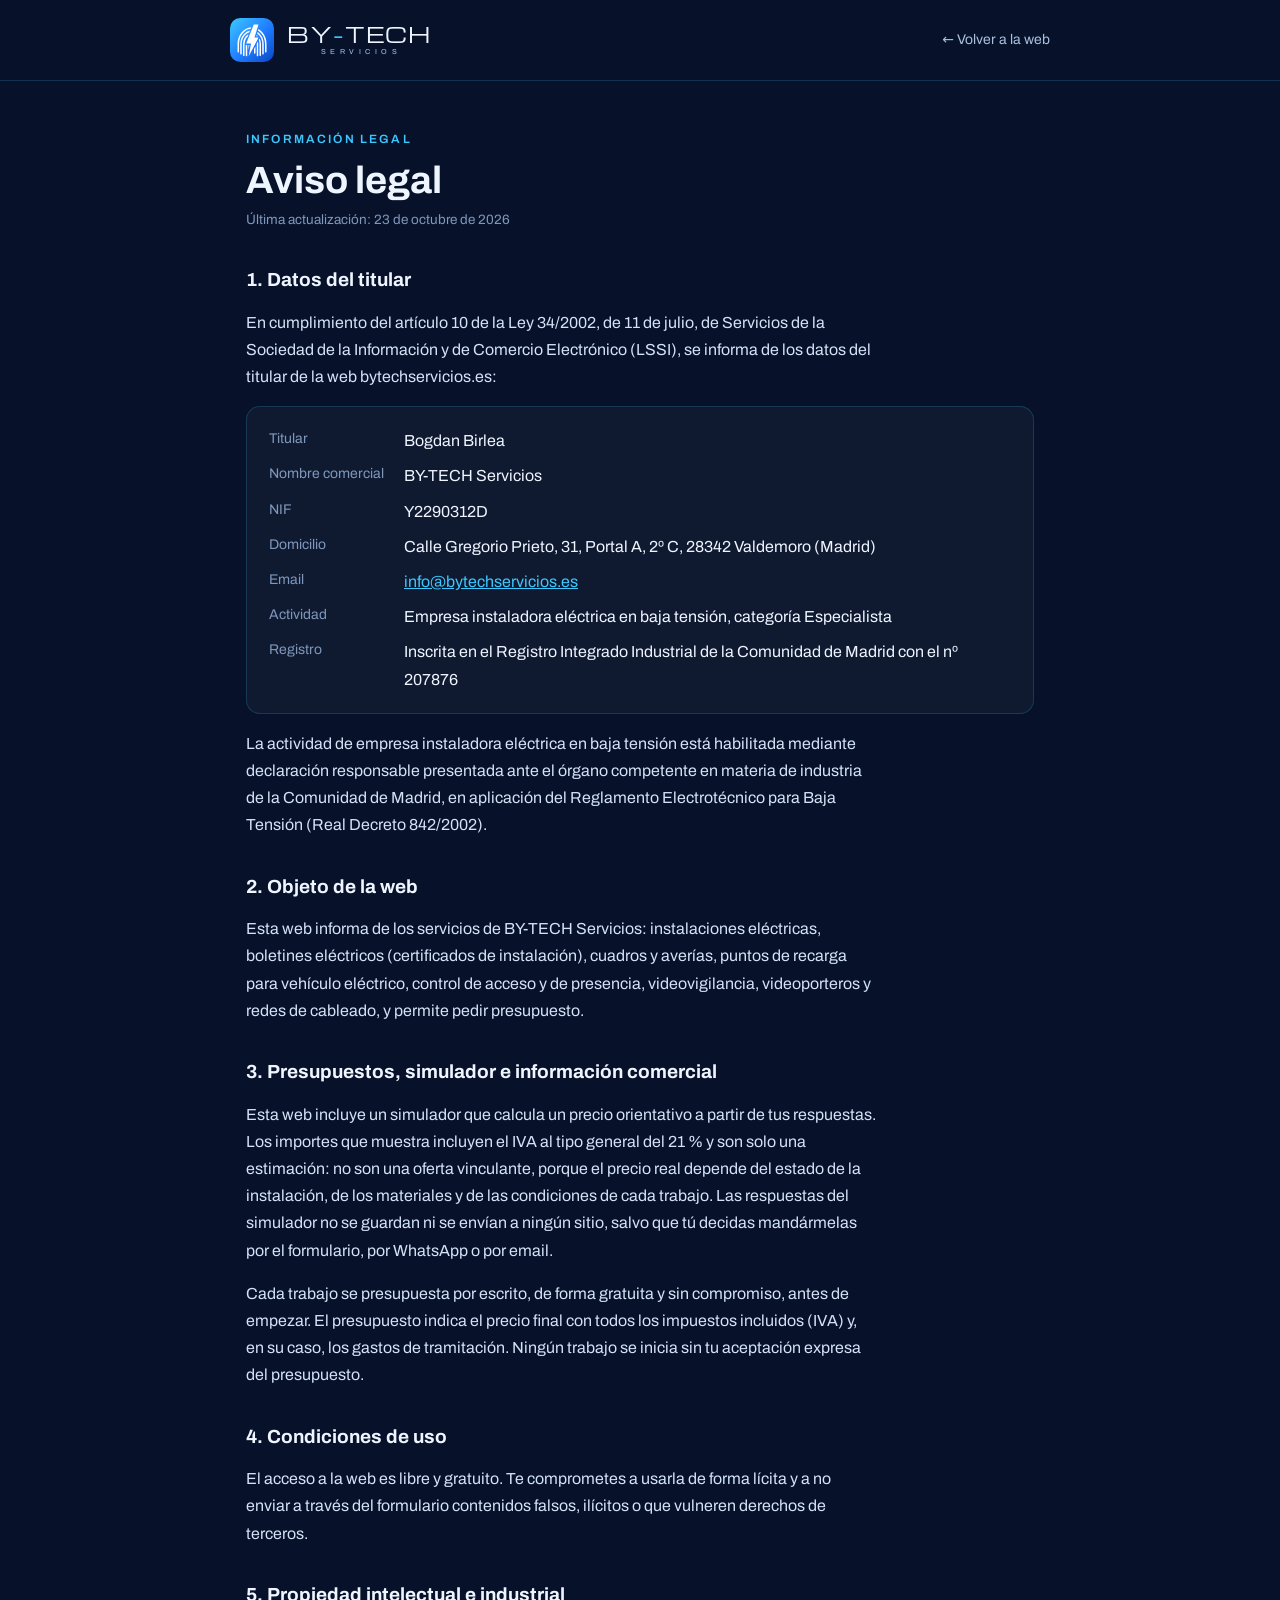
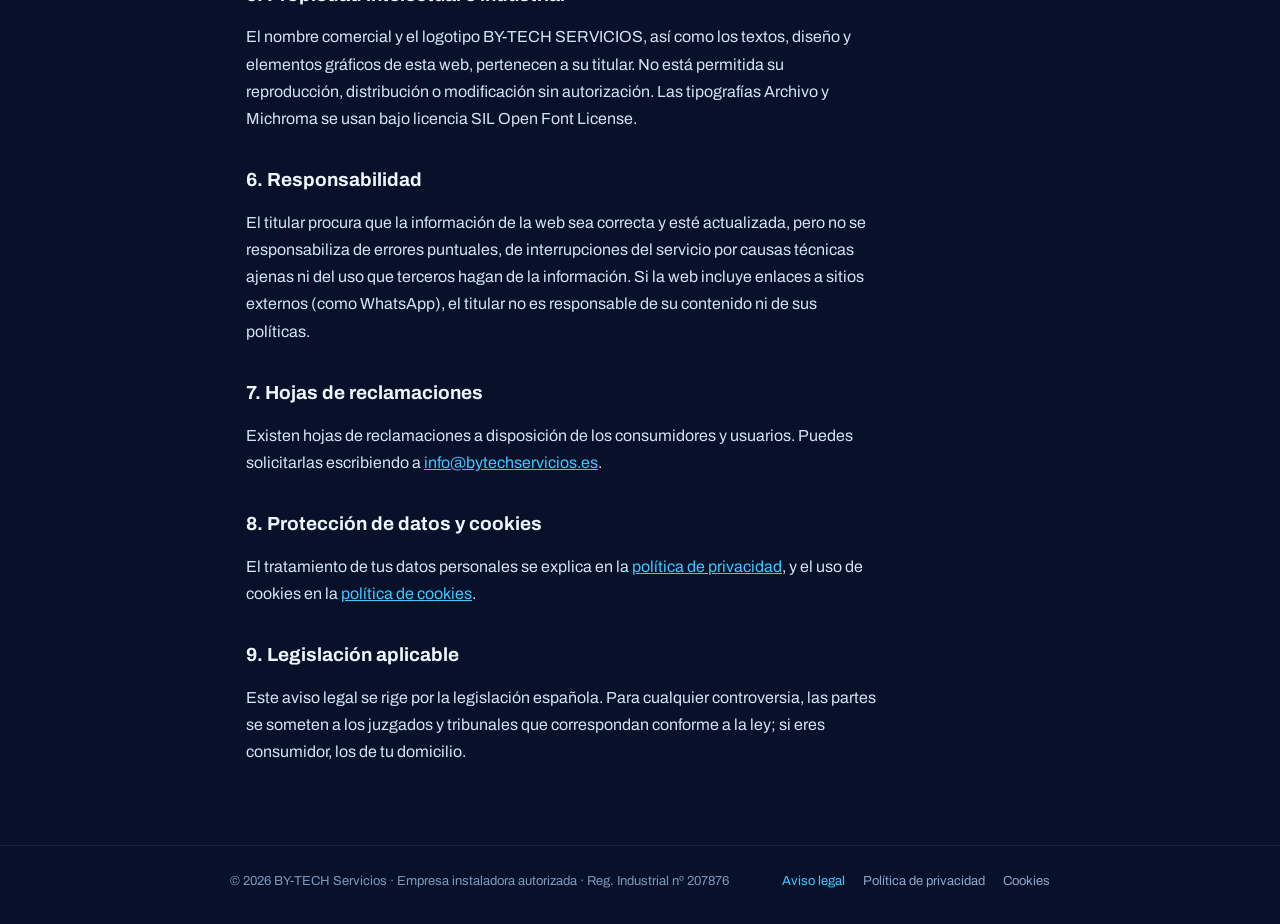
==== commit c0c80afe: "Legal: domicilio completo con portal Co-Authored-By: Claude Opus 5.5 <noreply@anthropic.com> Claude-" ====
--- a/aviso-legal.html
+++ b/aviso-legal.html
@@ -55,7 +55,7 @@
     <dt>Titular</dt><dd>Bogdan Birlea</dd>
     <dt>Nombre comercial</dt><dd>BY-TECH Servicios</dd>
     <dt>NIF</dt><dd>Y2290312D</dd>
-    <dt>Domicilio</dt><dd>Calle Gregorio Prieto, 31, 2º C, 28342 Valdemoro (Madrid)</dd>
+    <dt>Domicilio</dt><dd>Calle Gregorio Prieto, 31, Portal A, 2º C, 28342 Valdemoro (Madrid)</dd>
     <dt>Email</dt><dd><a href="mailto:info@bytechservicios.es">info@bytechservicios.es</a></dd>
     <dt>Actividad</dt><dd>Empresa instaladora eléctrica en baja tensión, categoría Especialista</dd>
     <dt>Registro</dt><dd>Inscrita en el Registro Integrado Industrial de la Comunidad de Madrid con el nº 207876</dd>
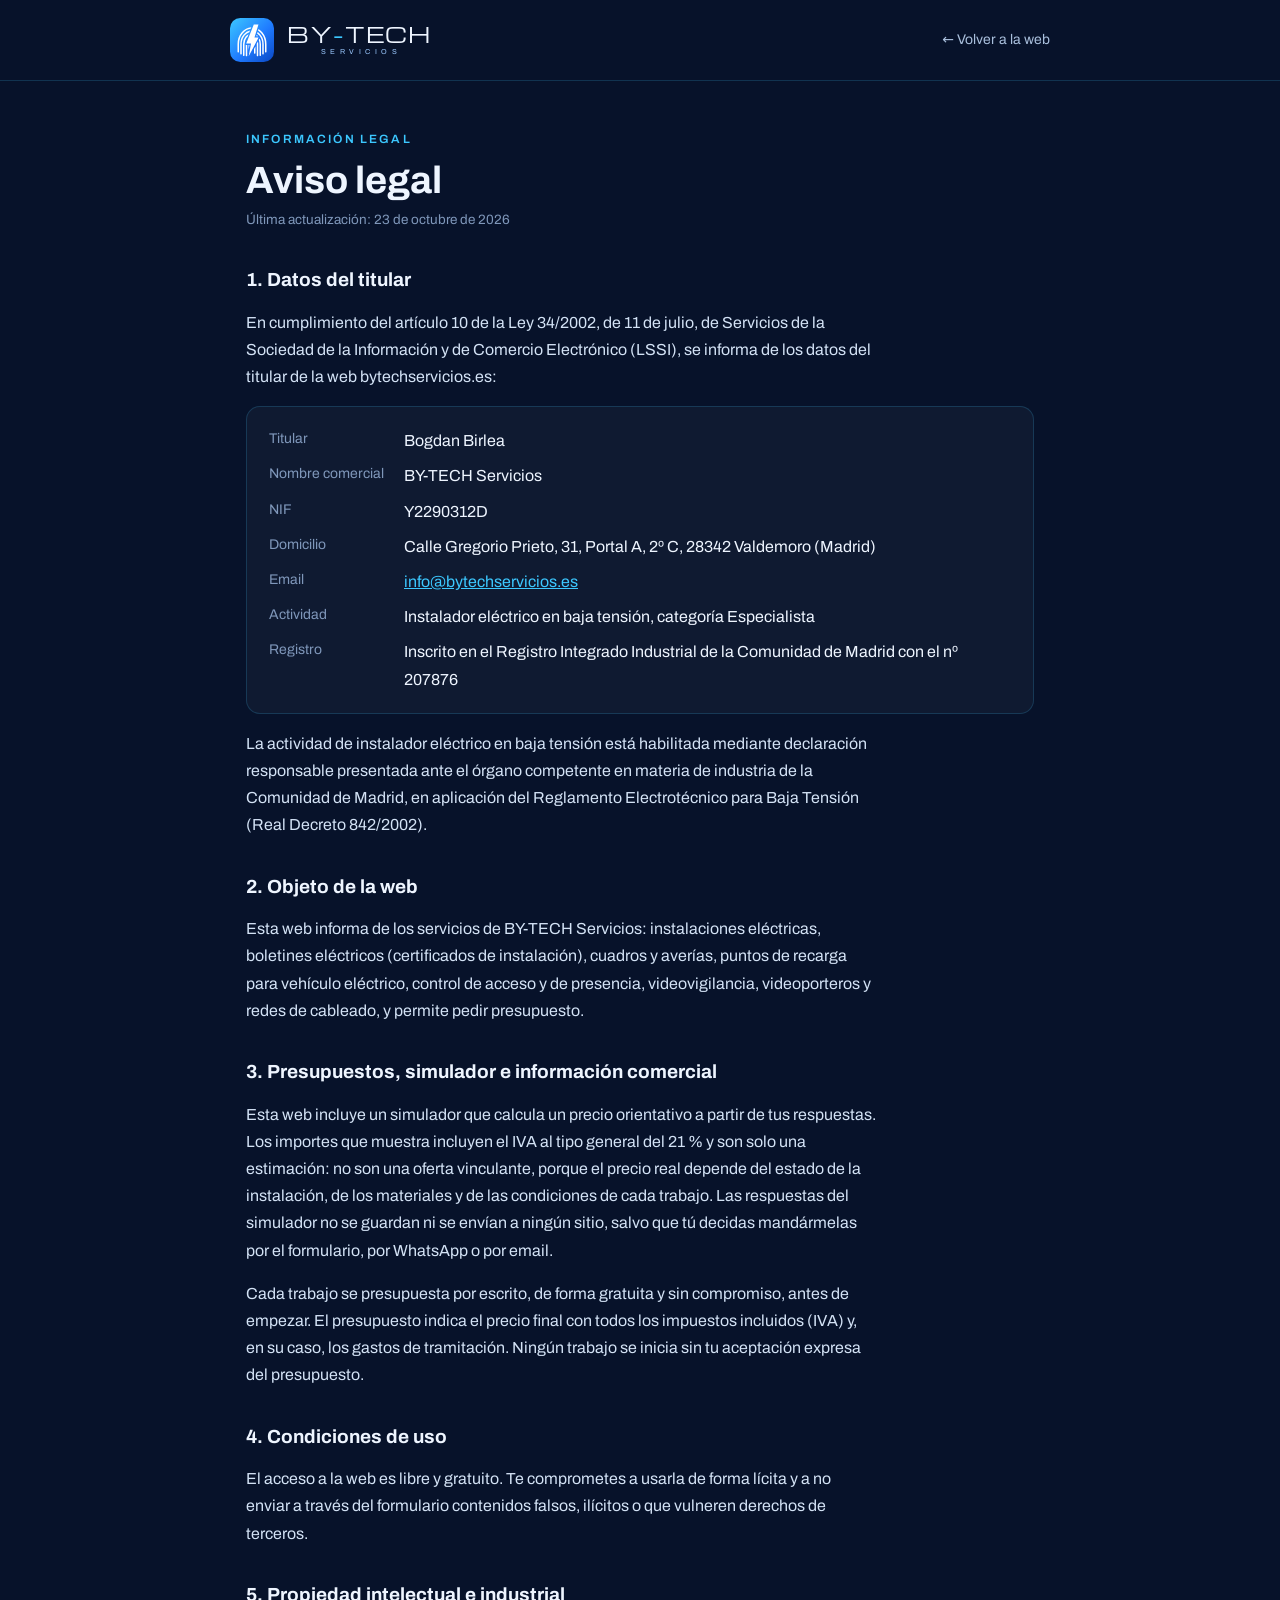
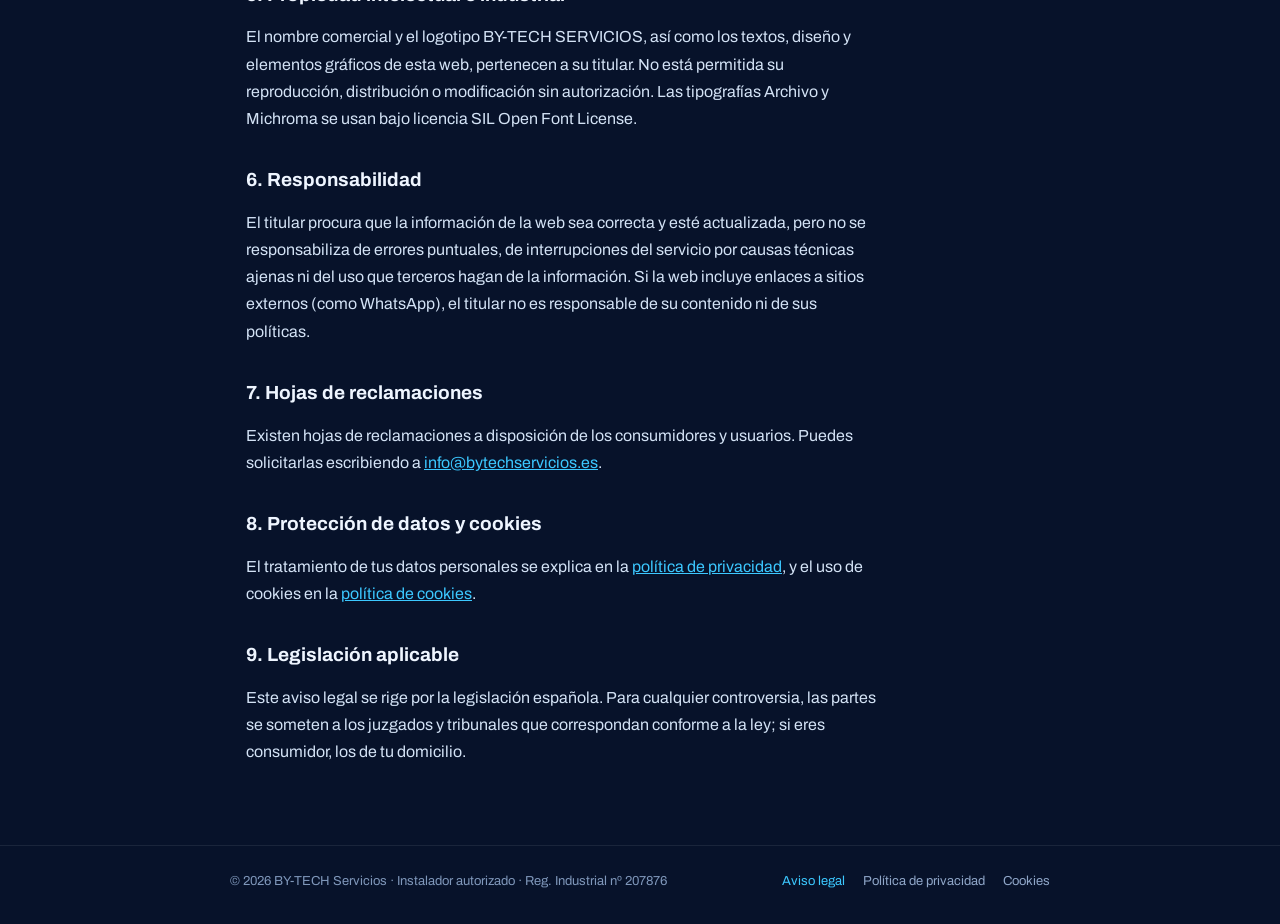
==== commit 057acb13: "Precios de mantenimiento nuevos e "Instalador autorizado" en toda la web - Mantenimiento: salida de " ====
--- a/aviso-legal.html
+++ b/aviso-legal.html
@@ -57,10 +57,10 @@
     <dt>NIF</dt><dd>Y2290312D</dd>
     <dt>Domicilio</dt><dd>Calle Gregorio Prieto, 31, Portal A, 2º C, 28342 Valdemoro (Madrid)</dd>
     <dt>Email</dt><dd><a href="mailto:info@bytechservicios.es">info@bytechservicios.es</a></dd>
-    <dt>Actividad</dt><dd>Empresa instaladora eléctrica en baja tensión, categoría Especialista</dd>
-    <dt>Registro</dt><dd>Inscrita en el Registro Integrado Industrial de la Comunidad de Madrid con el nº 207876</dd>
+    <dt>Actividad</dt><dd>Instalador eléctrico en baja tensión, categoría Especialista</dd>
+    <dt>Registro</dt><dd>Inscrito en el Registro Integrado Industrial de la Comunidad de Madrid con el nº 207876</dd>
   </dl>
-  <p>La actividad de empresa instaladora eléctrica en baja tensión está habilitada mediante declaración responsable presentada ante el órgano competente en materia de industria de la Comunidad de Madrid, en aplicación del Reglamento Electrotécnico para Baja Tensión (Real Decreto 842/2002).</p>
+  <p>La actividad de instalador eléctrico en baja tensión está habilitada mediante declaración responsable presentada ante el órgano competente en materia de industria de la Comunidad de Madrid, en aplicación del Reglamento Electrotécnico para Baja Tensión (Real Decreto 842/2002).</p>
 
   <h2>2. Objeto de la web</h2>
   <p>Esta web informa de los servicios de BY-TECH Servicios: instalaciones eléctricas, boletines eléctricos (certificados de instalación), cuadros y averías, puntos de recarga para vehículo eléctrico, control de acceso y de presencia, videovigilancia, videoporteros y redes de cableado, y permite pedir presupuesto.</p>
@@ -89,7 +89,7 @@
 
 </main>
 <footer>
-  <div class="foot"><span>© 2026 BY-TECH Servicios · Empresa instaladora autorizada · <span style="white-space:nowrap">Reg. Industrial nº 207876</span></span><nav aria-label="Información legal"><a href="aviso-legal.html" aria-current="page">Aviso legal</a><a href="politica-privacidad.html">Política de privacidad</a><a href="politica-cookies.html">Cookies</a></nav></div>
+  <div class="foot"><span>© 2026 BY-TECH Servicios · Instalador autorizado · <span style="white-space:nowrap">Reg. Industrial nº 207876</span></span><nav aria-label="Información legal"><a href="aviso-legal.html" aria-current="page">Aviso legal</a><a href="politica-privacidad.html">Política de privacidad</a><a href="politica-cookies.html">Cookies</a></nav></div>
 </footer>
 </body>
 </html>
